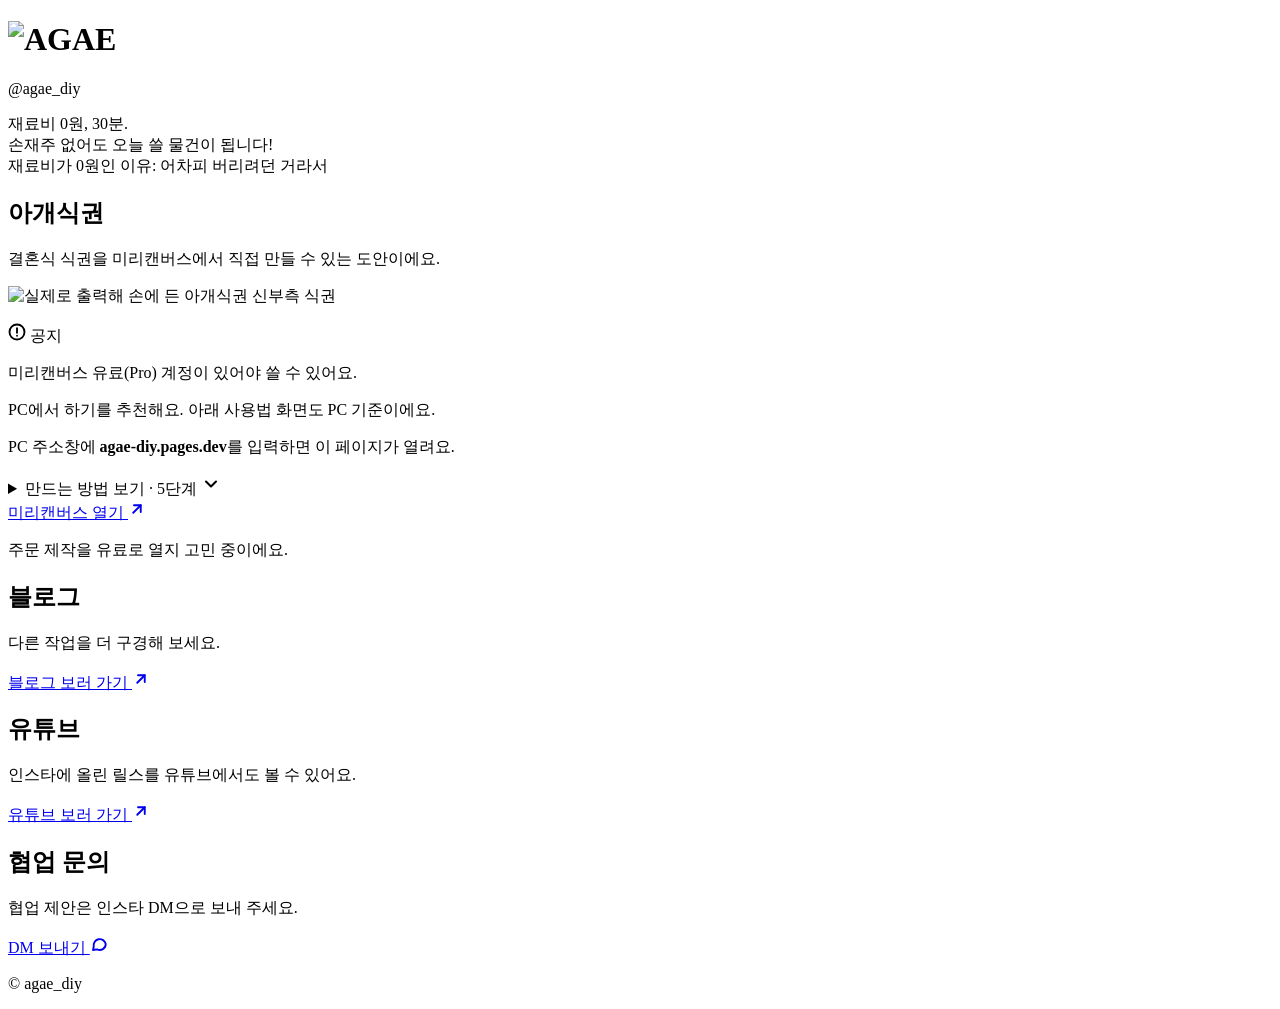
==== public/index.html @ 4b6bd663 "agae_diy 링크 페이지 첫 버전" ====
<!doctype html>
<html lang="ko">
<head>
<meta charset="utf-8">
<meta name="viewport" content="width=device-width, initial-scale=1">
<title>아개식권 · agae_diy</title>
<meta name="description" content="결혼식 식권을 미리캔버스에서 직접 만드는 아개식권 도안 사용법과 agae_diy의 블로그, 유튜브, 협업 문의를 모았어요.">
<link rel="canonical" href="https://agae-diy.pages.dev/">
<meta name="theme-color" content="#FAF8F3">

<meta property="og:type" content="website">
<meta property="og:locale" content="ko_KR">
<meta property="og:site_name" content="agae_diy">
<meta property="og:url" content="https://agae-diy.pages.dev/">
<meta property="og:title" content="아개식권 · agae_diy">
<meta property="og:description" content="결혼식 식권을 미리캔버스에서 직접 만드는 아개식권 도안 사용법과 agae_diy의 블로그, 유튜브, 협업 문의를 모았어요.">
<meta property="og:image" content="https://agae-diy.pages.dev/images/og.jpg">
<meta property="og:image:width" content="1200">
<meta property="og:image:height" content="630">
<meta property="og:image:alt" content="실제로 출력한 아개식권 신부측 식권과 AGAE 로고">
<meta name="twitter:card" content="summary_large_image">

<link rel="icon" href="/favicon.ico" sizes="32x32">
<link rel="icon" href="/favicon-32.png" type="image/png" sizes="32x32">
<link rel="apple-touch-icon" href="/apple-touch-icon.png">
<link rel="preload" href="/fonts/pretendard-400.woff2" as="font" type="font/woff2" crossorigin>
<link rel="preload" href="/fonts/pretendard-700.woff2" as="font" type="font/woff2" crossorigin>
<link rel="stylesheet" href="/styles.css">
</head>
<body>
<div class="page">

  <header class="site-header">
    <h1><img class="site-header__logo" src="/images/logo.webp" alt="AGAE" width="480" height="169"></h1>
    <p class="site-header__handle">@agae_diy</p>
    <p>재료비 0원, 30분.<br>손재주 없어도 오늘 쓸 물건이 됩니다!<br>재료비가 0원인 이유: 어차피 버리려던 거라서</p>
  </header>

  <main>

    <section class="card" aria-labelledby="ticket-title">
      <div class="card__head">
        <h2 class="card__title" id="ticket-title">아개식권</h2>
        <p class="card__desc">결혼식 식권을 미리캔버스에서 직접 만들 수 있는 도안이에요.</p>
      </div>
      <img class="photo" src="/images/ticket.webp" alt="실제로 출력해 손에 든 아개식권 신부측 식권" width="1200" height="900" fetchpriority="high">

      <aside class="notice" aria-label="공지">
        <p class="notice__label">
          <svg width="18" height="18" viewBox="0 0 24 24" fill="none" stroke="currentColor" stroke-width="2.5" stroke-linecap="round" stroke-linejoin="round" aria-hidden="true"><circle cx="12" cy="12" r="10"/><line x1="12" y1="7" x2="12" y2="13"/><line x1="12" y1="17" x2="12.01" y2="17"/></svg>
          <span>공지</span>
        </p>
        <p>미리캔버스 유료(Pro) 계정이 있어야 쓸 수 있어요.</p>
        <p>PC에서 하기를 추천해요. 아래 사용법 화면도 PC 기준이에요.</p>
        <p>PC 주소창에 <strong class="keyword">agae-diy.pages.dev</strong>를 입력하면 이 페이지가 열려요.</p>
      </aside>

      <details class="howto">
        <summary class="howto__summary">
          <span>만드는 방법 보기 <span class="howto__count">· 5단계</span></span>
          <svg class="howto__chevron" width="20" height="20" viewBox="0 0 24 24" fill="none" stroke="currentColor" stroke-width="2.5" stroke-linecap="round" stroke-linejoin="round" aria-hidden="true"><polyline points="6 9 12 15 18 9"/></svg>
        </summary>
        <ol class="steps">
          <li class="step">
            <div class="step__row"><span class="step__num" aria-hidden="true">1</span><p class="step__text">미리캔버스에서 디자인 만들기로 들어가요.</p></div>
            <img class="step__img" src="/images/step1.webp" alt="미리캔버스 첫 화면 오른쪽 위의 디자인 만들기 버튼" width="543" height="264" loading="lazy">
          </li>
          <li class="step">
            <div class="step__row"><span class="step__num" aria-hidden="true">2</span><p class="step__text">추천 &gt; 명함 &gt; 일반명함 가로형으로 시작해요.</p></div>
            <img class="step__img" src="/images/step2.webp" alt="무엇을 만들어야 하나요 창에서 추천과 일반 명함 가로형을 고른 모습" width="488" height="477" loading="lazy">
          </li>
          <li class="step">
            <div class="step__row"><span class="step__num" aria-hidden="true">3</span><p class="step__text">왼쪽 메뉴의 요소 &gt; 검색창으로 가요.</p></div>
            <img class="step__img" src="/images/step3.webp" alt="왼쪽 메뉴에서 요소를 고른 모습" width="416" height="551" loading="lazy">
          </li>
          <li class="step">
            <div class="step__row"><span class="step__num" aria-hidden="true">4</span><p class="step__text">검색창에 <code class="keyword">agae</code>를 입력해 주세요.</p></div>
            <img class="step__img" src="/images/step4.webp" alt="요소 검색창에 agae를 입력해 아개식권 요소가 나온 모습" width="459" height="459" loading="lazy">
          </li>
          <li class="step">
            <div class="step__row"><span class="step__num" aria-hidden="true">5</span><p class="step__text">요소를 끌어와 위치를 맞추고, 명함 주문 사이트에서 출력해요.</p></div>
            <img class="step__img" src="/images/step5.webp" alt="아개식권 요소를 명함 위에 끌어와 배치한 모습" width="512" height="366" loading="lazy">
          </li>
        </ol>
      </details>

      <a class="button button--primary" href="https://www.miricanvas.com" target="_blank" rel="noopener">
        미리캔버스 열기
        <svg width="18" height="18" viewBox="0 0 24 24" fill="none" stroke="currentColor" stroke-width="2.5" stroke-linecap="round" stroke-linejoin="round" aria-hidden="true"><line x1="7" y1="17" x2="17" y2="7"/><polyline points="8 7 17 7 17 16"/></svg>
      </a>
      <p class="teaser">주문 제작을 유료로 열지 고민 중이에요.</p>
    </section>

    <section class="card" aria-labelledby="blog-title">
      <div class="card__head">
        <h2 class="card__title" id="blog-title">블로그</h2>
        <p class="card__desc">다른 작업을 더 구경해 보세요.</p>
      </div>
      <a class="button" href="https://blog.naver.com/agleejean" target="_blank" rel="noopener">
        블로그 보러 가기
        <svg width="18" height="18" viewBox="0 0 24 24" fill="none" stroke="currentColor" stroke-width="2.5" stroke-linecap="round" stroke-linejoin="round" aria-hidden="true"><line x1="7" y1="17" x2="17" y2="7"/><polyline points="8 7 17 7 17 16"/></svg>
      </a>
    </section>

    <section class="card" aria-labelledby="youtube-title">
      <div class="card__head">
        <h2 class="card__title" id="youtube-title">유튜브</h2>
        <p class="card__desc">인스타에 올린 릴스를 유튜브에서도 볼 수 있어요.</p>
      </div>
      <a class="button" href="https://www.youtube.com/@agae_diy" target="_blank" rel="noopener">
        유튜브 보러 가기
        <svg width="18" height="18" viewBox="0 0 24 24" fill="none" stroke="currentColor" stroke-width="2.5" stroke-linecap="round" stroke-linejoin="round" aria-hidden="true"><line x1="7" y1="17" x2="17" y2="7"/><polyline points="8 7 17 7 17 16"/></svg>
      </a>
    </section>

    <section class="card" aria-labelledby="contact-title">
      <div class="card__head">
        <h2 class="card__title" id="contact-title">협업 문의</h2>
        <p class="card__desc">협업 제안은 인스타 DM으로 보내 주세요.</p>
      </div>
      <a class="button" href="https://ig.me/m/agae_diy" target="_blank" rel="noopener">
        DM 보내기
        <svg width="18" height="18" viewBox="0 0 24 24" fill="none" stroke="currentColor" stroke-width="2.5" stroke-linecap="round" stroke-linejoin="round" aria-hidden="true"><path d="M21 12a8 8 0 0 1-11.6 7.1L4 20l1-4.6A8 8 0 1 1 21 12z"/></svg>
      </a>
    </section>

  </main>

  <footer class="site-footer">
    <p>© agae_diy</p>
  </footer>

</div>
</body>
</html>
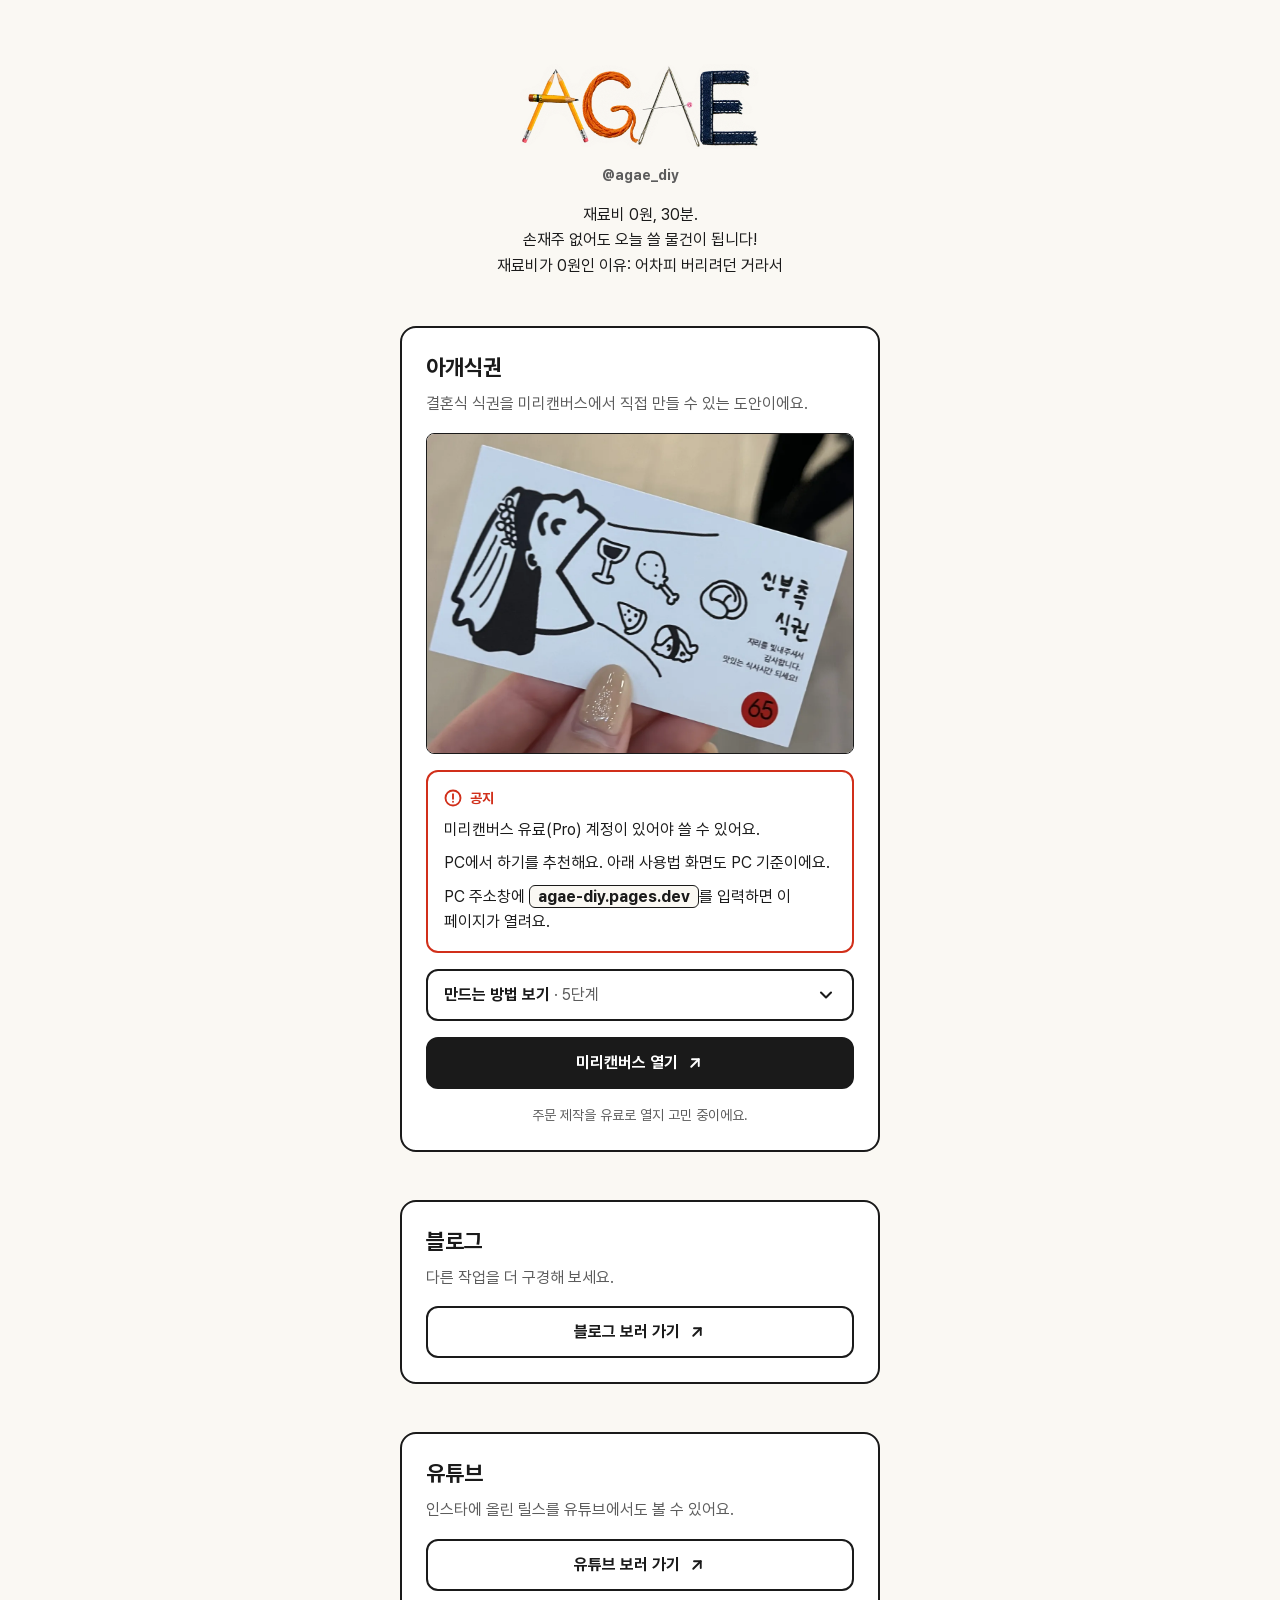
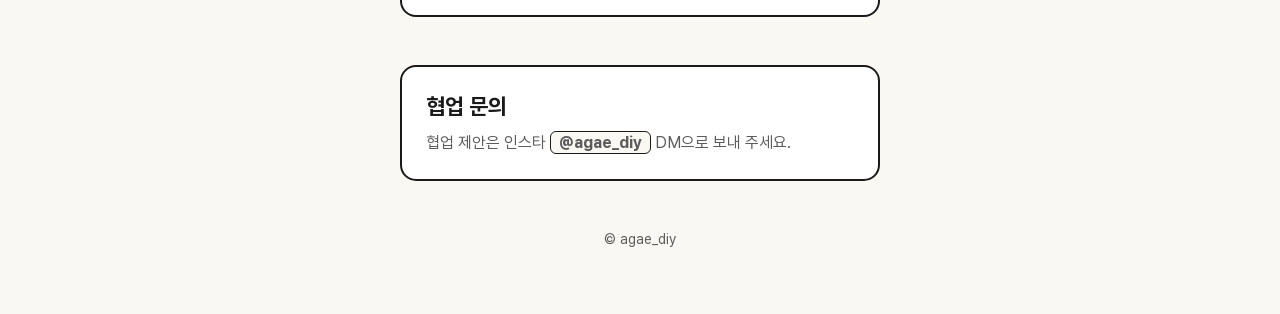
==== commit dba0b093: "DM 버튼 제거(BUG-001), 상대 경로, QA 기록" ====
--- a/public/index.html
+++ b/public/index.html
@@ -20,18 +20,18 @@
 <meta property="og:image:alt" content="실제로 출력한 아개식권 신부측 식권과 AGAE 로고">
 <meta name="twitter:card" content="summary_large_image">
 
-<link rel="icon" href="/favicon.ico" sizes="32x32">
-<link rel="icon" href="/favicon-32.png" type="image/png" sizes="32x32">
-<link rel="apple-touch-icon" href="/apple-touch-icon.png">
-<link rel="preload" href="/fonts/pretendard-400.woff2" as="font" type="font/woff2" crossorigin>
-<link rel="preload" href="/fonts/pretendard-700.woff2" as="font" type="font/woff2" crossorigin>
-<link rel="stylesheet" href="/styles.css">
+<link rel="icon" href="favicon.ico" sizes="32x32">
+<link rel="icon" href="favicon-32.png" type="image/png" sizes="32x32">
+<link rel="apple-touch-icon" href="apple-touch-icon.png">
+<link rel="preload" href="fonts/pretendard-400.woff2" as="font" type="font/woff2" crossorigin>
+<link rel="preload" href="fonts/pretendard-700.woff2" as="font" type="font/woff2" crossorigin>
+<link rel="stylesheet" href="styles.css">
 </head>
 <body>
 <div class="page">
 
   <header class="site-header">
-    <h1><img class="site-header__logo" src="/images/logo.webp" alt="AGAE" width="480" height="169"></h1>
+    <h1><img class="site-header__logo" src="images/logo.webp" alt="AGAE" width="480" height="169"></h1>
     <p class="site-header__handle">@agae_diy</p>
     <p>재료비 0원, 30분.<br>손재주 없어도 오늘 쓸 물건이 됩니다!<br>재료비가 0원인 이유: 어차피 버리려던 거라서</p>
   </header>
@@ -43,7 +43,7 @@
         <h2 class="card__title" id="ticket-title">아개식권</h2>
         <p class="card__desc">결혼식 식권을 미리캔버스에서 직접 만들 수 있는 도안이에요.</p>
       </div>
-      <img class="photo" src="/images/ticket.webp" alt="실제로 출력해 손에 든 아개식권 신부측 식권" width="1200" height="900" fetchpriority="high">
+      <img class="photo" src="images/ticket.webp" alt="실제로 출력해 손에 든 아개식권 신부측 식권" width="1200" height="900" fetchpriority="high">
 
       <aside class="notice" aria-label="공지">
         <p class="notice__label">
@@ -63,23 +63,23 @@
         <ol class="steps">
           <li class="step">
             <div class="step__row"><span class="step__num" aria-hidden="true">1</span><p class="step__text">미리캔버스에서 디자인 만들기로 들어가요.</p></div>
-            <img class="step__img" src="/images/step1.webp" alt="미리캔버스 첫 화면 오른쪽 위의 디자인 만들기 버튼" width="543" height="264" loading="lazy">
+            <img class="step__img" src="images/step1.webp" alt="미리캔버스 첫 화면 오른쪽 위의 디자인 만들기 버튼" width="543" height="264" loading="lazy">
           </li>
           <li class="step">
             <div class="step__row"><span class="step__num" aria-hidden="true">2</span><p class="step__text">추천 &gt; 명함 &gt; 일반명함 가로형으로 시작해요.</p></div>
-            <img class="step__img" src="/images/step2.webp" alt="무엇을 만들어야 하나요 창에서 추천과 일반 명함 가로형을 고른 모습" width="488" height="477" loading="lazy">
+            <img class="step__img" src="images/step2.webp" alt="무엇을 만들어야 하나요 창에서 추천과 일반 명함 가로형을 고른 모습" width="488" height="477" loading="lazy">
           </li>
           <li class="step">
             <div class="step__row"><span class="step__num" aria-hidden="true">3</span><p class="step__text">왼쪽 메뉴의 요소 &gt; 검색창으로 가요.</p></div>
-            <img class="step__img" src="/images/step3.webp" alt="왼쪽 메뉴에서 요소를 고른 모습" width="416" height="551" loading="lazy">
+            <img class="step__img" src="images/step3.webp" alt="왼쪽 메뉴에서 요소를 고른 모습" width="416" height="551" loading="lazy">
           </li>
           <li class="step">
             <div class="step__row"><span class="step__num" aria-hidden="true">4</span><p class="step__text">검색창에 <code class="keyword">agae</code>를 입력해 주세요.</p></div>
-            <img class="step__img" src="/images/step4.webp" alt="요소 검색창에 agae를 입력해 아개식권 요소가 나온 모습" width="459" height="459" loading="lazy">
+            <img class="step__img" src="images/step4.webp" alt="요소 검색창에 agae를 입력해 아개식권 요소가 나온 모습" width="459" height="459" loading="lazy">
           </li>
           <li class="step">
             <div class="step__row"><span class="step__num" aria-hidden="true">5</span><p class="step__text">요소를 끌어와 위치를 맞추고, 명함 주문 사이트에서 출력해요.</p></div>
-            <img class="step__img" src="/images/step5.webp" alt="아개식권 요소를 명함 위에 끌어와 배치한 모습" width="512" height="366" loading="lazy">
+            <img class="step__img" src="images/step5.webp" alt="아개식권 요소를 명함 위에 끌어와 배치한 모습" width="512" height="366" loading="lazy">
           </li>
         </ol>
       </details>
@@ -116,12 +116,8 @@
     <section class="card" aria-labelledby="contact-title">
       <div class="card__head">
         <h2 class="card__title" id="contact-title">협업 문의</h2>
-        <p class="card__desc">협업 제안은 인스타 DM으로 보내 주세요.</p>
+        <p class="card__desc">협업 제안은 인스타 <strong class="keyword">@agae_diy</strong> DM으로 보내 주세요.</p>
       </div>
-      <a class="button" href="https://ig.me/m/agae_diy" target="_blank" rel="noopener">
-        DM 보내기
-        <svg width="18" height="18" viewBox="0 0 24 24" fill="none" stroke="currentColor" stroke-width="2.5" stroke-linecap="round" stroke-linejoin="round" aria-hidden="true"><path d="M21 12a8 8 0 0 1-11.6 7.1L4 20l1-4.6A8 8 0 1 1 21 12z"/></svg>
-      </a>
     </section>
 
   </main>
--- a/public/styles.css
+++ b/public/styles.css
@@ -0,0 +1,287 @@
+/* =========================================================
+   디자인 토큰 (design-system.md v1.1)
+   값을 바꿀 때는 여기만 고친다.
+   ========================================================= */
+:root {
+  /* 컬러 */
+  --color-paper: #FAF8F3;   /* 페이지 배경 */
+  --color-card: #FFFFFF;    /* 카드, 식권 영역 */
+  --color-ink: #1A1A1A;     /* 본문 글씨, 선, 주요 버튼 */
+  --color-ink-hover: #333333;
+  --color-sub: #5C5C5C;     /* 보조 설명 */
+  --color-red: #D12F1A;     /* 공지에만 */
+
+  /* 글자 */
+  --font-family: "Pretendard", "Apple SD Gothic Neo", "Malgun Gothic", system-ui, sans-serif;
+  --font-title: 700 1.375rem/1.4 var(--font-family);   /* 22px */
+  --font-subtitle: 700 1.125rem/1.4 var(--font-family);/* 18px */
+  --font-body: 400 1rem/1.6 var(--font-family);        /* 16px */
+  --font-button: 700 1rem/1 var(--font-family);        /* 16px */
+  --font-caption: 400 0.875rem/1.5 var(--font-family); /* 14px */
+  --font-caption-bold: 700 0.875rem/1.5 var(--font-family);
+
+  /* 간격 (8px 단위) */
+  --space-1: 0.5rem;  /* 8 */
+  --space-2: 1rem;    /* 16 */
+  --space-3: 1.5rem;  /* 24 */
+  --space-4: 2rem;    /* 32 */
+  --space-6: 3rem;    /* 48 */
+
+  /* 모양 */
+  --line: 2px solid var(--color-ink);
+  --line-thin: 1px solid var(--color-ink);
+  --radius-card: 16px;
+  --radius-button: 12px;
+  --radius-image: 8px;
+  --button-height: 52px;
+  --content-width: 480px;
+  --step-indent: 44px; /* 번호 원 32px + 간격 12px */
+}
+
+/* =========================================================
+   폰트 (fonts/ 의 서브셋. tools/subset-fonts.py 로 다시 만든다)
+   ========================================================= */
+@font-face {
+  font-family: "Pretendard";
+  font-weight: 400;
+  font-display: swap;
+  src: url("fonts/pretendard-400.woff2") format("woff2");
+}
+@font-face {
+  font-family: "Pretendard";
+  font-weight: 700;
+  font-display: swap;
+  src: url("fonts/pretendard-700.woff2") format("woff2");
+}
+
+/* =========================================================
+   기본
+   ========================================================= */
+*, *::before, *::after { box-sizing: border-box; }
+
+html { -webkit-text-size-adjust: 100%; }
+
+body {
+  margin: 0;
+  background: var(--color-paper);
+  color: var(--color-ink);
+  font: var(--font-body);
+  word-break: keep-all;
+  overflow-wrap: break-word;
+}
+
+img { display: block; max-width: 100%; height: auto; }
+
+h1, h2, h3, p, ol { margin: 0; }
+
+a { color: var(--color-ink); }
+
+:focus-visible {
+  outline: var(--line);
+  outline-offset: 2px;
+}
+
+.page {
+  max-width: calc(var(--content-width) + var(--space-2) * 2);
+  margin: 0 auto;
+  padding: var(--space-6) var(--space-2);
+  display: flex;
+  flex-direction: column;
+  gap: var(--space-6);
+}
+
+/* =========================================================
+   헤더
+   ========================================================= */
+.site-header {
+  display: flex;
+  flex-direction: column;
+  align-items: center;
+  gap: var(--space-2);
+  text-align: center;
+}
+.site-header__logo { width: 200px; }
+.site-header__handle { font: var(--font-caption-bold); color: var(--color-sub); }
+
+/* =========================================================
+   섹션 카드
+   ========================================================= */
+main {
+  display: flex;
+  flex-direction: column;
+  gap: var(--space-6);
+}
+
+.card {
+  background: var(--color-card);
+  border: var(--line);
+  border-radius: var(--radius-card);
+  padding: var(--space-3);
+  display: flex;
+  flex-direction: column;
+  gap: var(--space-2);
+}
+.card__head { display: flex; flex-direction: column; gap: var(--space-1); }
+.card__title { font: var(--font-title); }
+.card__desc { color: var(--color-sub); }
+
+.photo {
+  width: 100%;
+  aspect-ratio: 4 / 3;
+  object-fit: cover;
+  border: var(--line-thin);
+  border-radius: var(--radius-image);
+  background: var(--color-paper);
+}
+
+/* =========================================================
+   공지
+   ========================================================= */
+.notice {
+  border: 2px solid var(--color-red);
+  border-radius: var(--radius-button);
+  padding: var(--space-2);
+  display: flex;
+  flex-direction: column;
+  gap: var(--space-1);
+}
+.notice__label {
+  display: flex;
+  align-items: center;
+  gap: var(--space-1);
+  color: var(--color-red);
+  font: var(--font-caption-bold);
+}
+
+.keyword {
+  font-weight: 700;
+  font-family: inherit;
+  font-size: inherit;
+  background: var(--color-paper);
+  border: var(--line-thin);
+  border-radius: 6px;
+  padding: 1px var(--space-1);
+  white-space: nowrap;
+}
+
+/* =========================================================
+   만드는 방법 (details)
+   ========================================================= */
+.howto__summary {
+  min-height: var(--button-height);
+  border: var(--line);
+  border-radius: var(--radius-button);
+  background: var(--color-card);
+  padding: 0 var(--space-2);
+  display: flex;
+  align-items: center;
+  justify-content: space-between;
+  gap: var(--space-1);
+  font: var(--font-button);
+  cursor: pointer;
+  list-style: none;
+}
+.howto__summary::-webkit-details-marker { display: none; }
+.howto__summary:hover { background: var(--color-paper); }
+.howto__count { font-weight: 400; color: var(--color-sub); }
+.howto__chevron { flex: none; transition: transform 0.2s ease; }
+.howto[open] .howto__chevron { transform: rotate(180deg); }
+
+.steps {
+  list-style: none;
+  padding: 0;
+  margin-top: var(--space-3);
+  display: flex;
+  flex-direction: column;
+  gap: var(--space-3);
+}
+.step { display: flex; flex-direction: column; gap: 12px; }
+.step__row { display: flex; align-items: flex-start; gap: 12px; }
+.step__num {
+  flex: none;
+  width: 32px;
+  height: 32px;
+  border: var(--line);
+  border-radius: 50%;
+  display: flex;
+  align-items: center;
+  justify-content: center;
+  font: var(--font-button);
+}
+.step__text { padding-top: 3px; }
+.step__img {
+  margin-left: var(--step-indent);
+  width: calc(100% - var(--step-indent));
+  border: var(--line-thin);
+  border-radius: var(--radius-image);
+  background: var(--color-card);
+}
+
+/* =========================================================
+   버튼
+   ========================================================= */
+.button {
+  min-height: var(--button-height);
+  border: var(--line);
+  border-radius: var(--radius-button);
+  background: var(--color-card);
+  color: var(--color-ink);
+  text-decoration: none;
+  display: flex;
+  align-items: center;
+  justify-content: center;
+  gap: var(--space-1);
+  padding: 0 var(--space-2);
+  font: var(--font-button);
+  text-align: center;
+  transition: transform 0.1s ease, background-color 0.15s ease;
+}
+.button:hover { background: var(--color-paper); }
+.button:active { transform: scale(0.98); }
+.button svg { flex: none; }
+
+.button--primary { background: var(--color-ink); color: var(--color-card); }
+.button--primary:hover { background: var(--color-ink-hover); }
+
+.teaser { font: var(--font-caption); color: var(--color-sub); text-align: center; }
+
+/* =========================================================
+   푸터
+   ========================================================= */
+.site-footer { text-align: center; font: var(--font-caption); color: var(--color-sub); }
+
+/* =========================================================
+   404
+   ========================================================= */
+.not-found {
+  min-height: 100vh;
+  min-height: 100svh;
+  max-width: calc(var(--content-width) + var(--space-2) * 2);
+  margin: 0 auto;
+  padding: var(--space-6) var(--space-2);
+  display: flex;
+  flex-direction: column;
+  align-items: center;
+  justify-content: center;
+  gap: var(--space-3);
+  text-align: center;
+}
+.not-found__logo { width: 160px; }
+.not-found__code { font: 700 3rem/1 var(--font-family); }
+.not-found__text { display: flex; flex-direction: column; gap: var(--space-1); }
+.not-found__title { font: var(--font-title); }
+.not-found__desc { color: var(--color-sub); }
+.not-found .button { align-self: stretch; }
+
+/* =========================================================
+   PC
+   ========================================================= */
+@media (min-width: 768px) {
+  .page { padding-top: 4rem; padding-bottom: 4rem; }
+  .site-header__logo { width: 240px; }
+}
+
+/* 움직임 줄이기 설정을 켠 사람에게는 애니메이션을 끈다 */
+@media (prefers-reduced-motion: reduce) {
+  *, *::before, *::after { transition: none !important; }
+}
